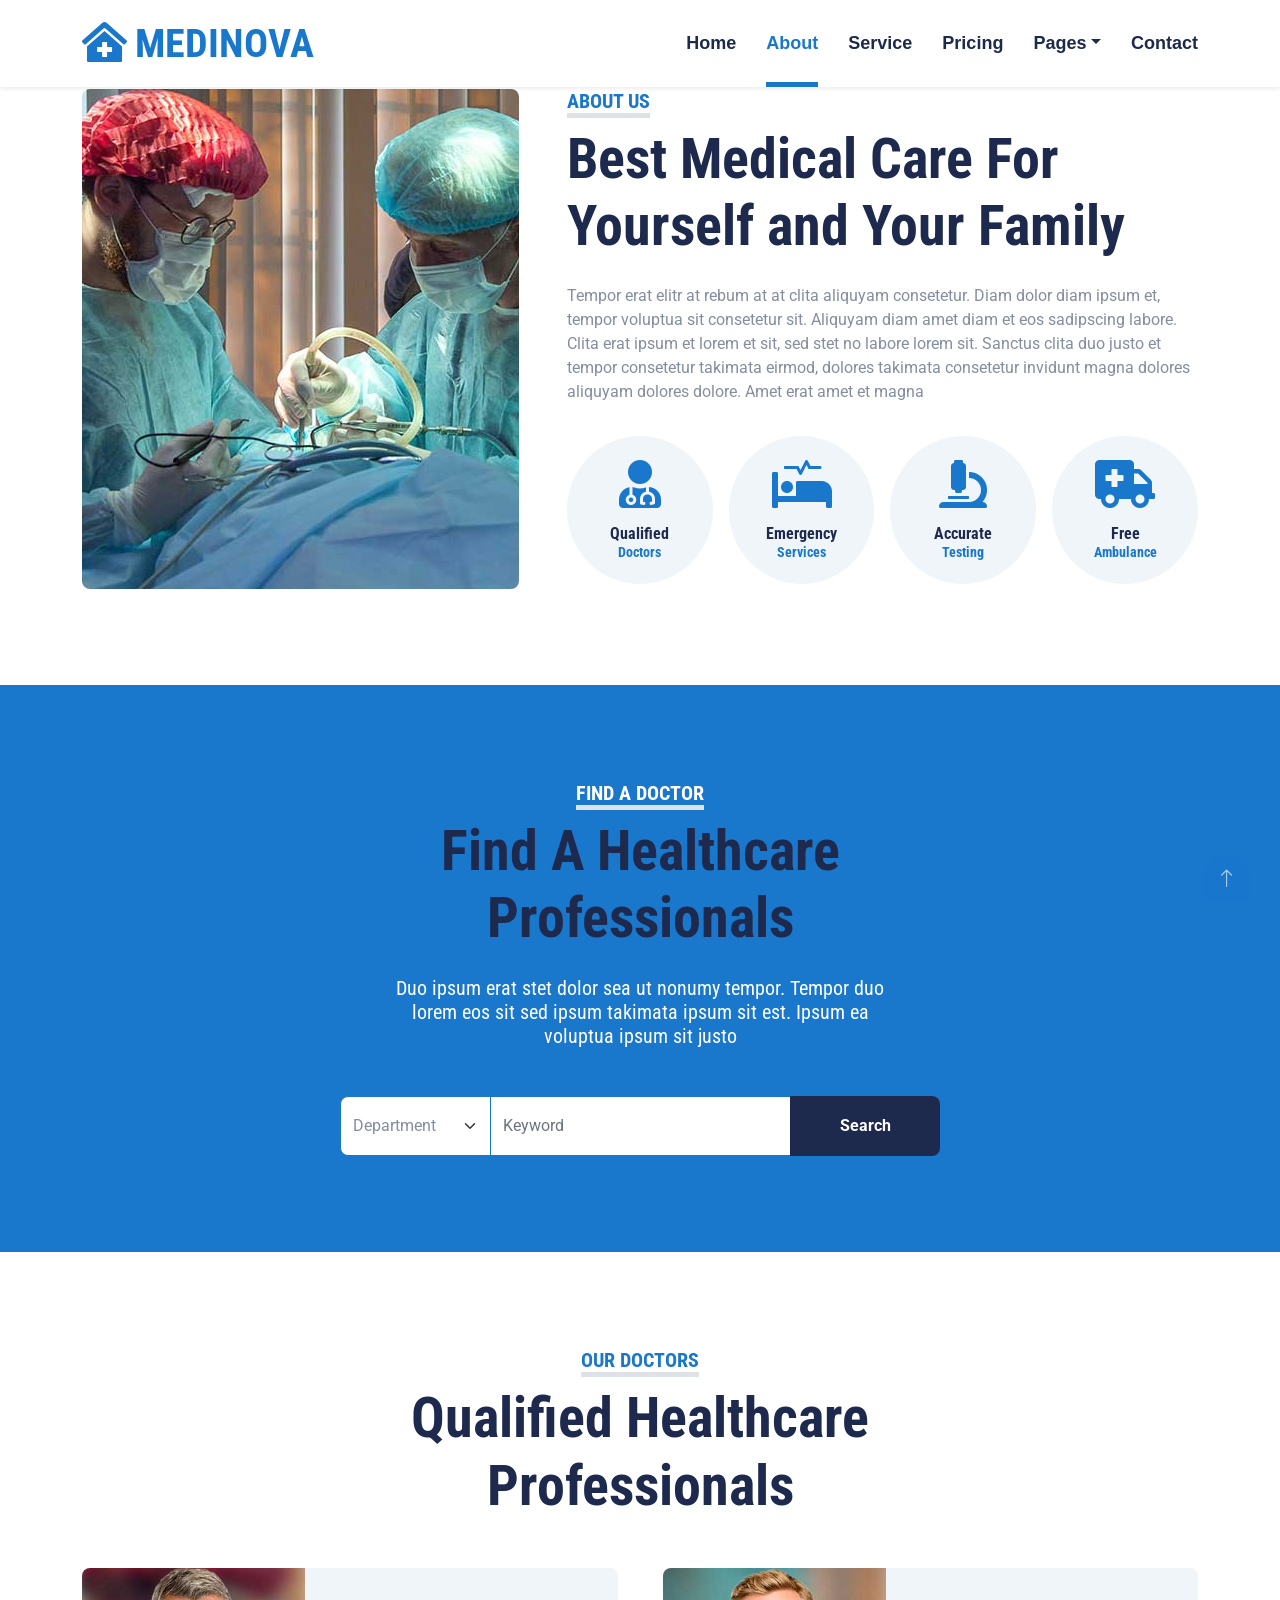
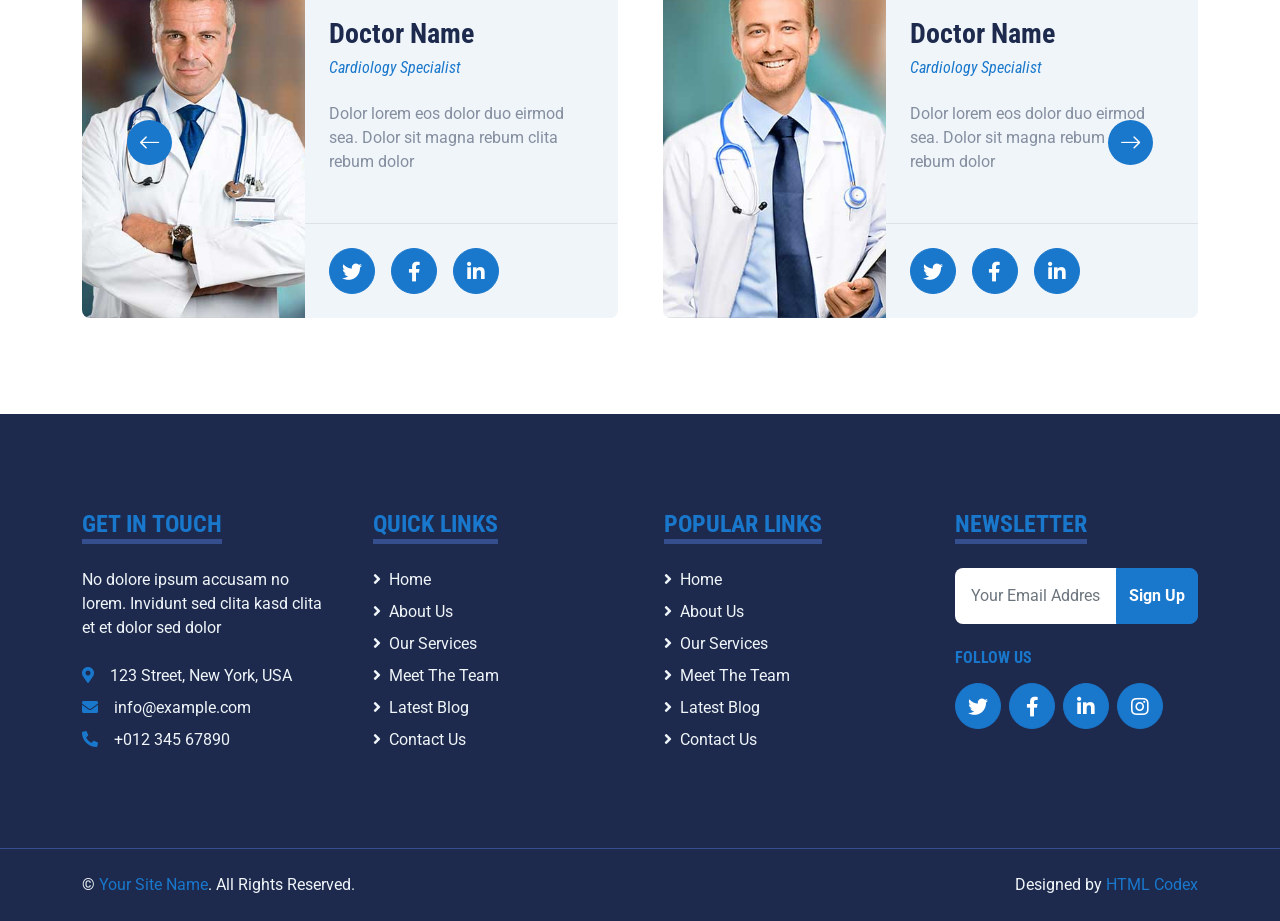
==== about.html @ 9409cf33 "First Commit with working code" ====
<!DOCTYPE html>
<html lang="en">

<head>
    <meta charset="utf-8">
    <title>MEDINOVA - Hospital Website Template</title>
    <meta content="width=device-width, initial-scale=1.0" name="viewport">
    <meta content="Free HTML Templates" name="keywords">
    <meta content="Free HTML Templates" name="description">

    <!-- Favicon -->
    <link href="img/favicon.ico" rel="icon">

    <!-- Google Web Fonts -->
    <link rel="preconnect" href="https://fonts.gstatic.com">
    <link href="https://fonts.googleapis.com/css2?family=Roboto+Condensed:wght@400;700&family=Roboto:wght@400;700&display=swap" rel="stylesheet">  

    <!-- Icon Font Stylesheet -->
    <link href="https://cdnjs.cloudflare.com/ajax/libs/font-awesome/5.15.0/css/all.min.css" rel="stylesheet">
    <link href="https://cdn.jsdelivr.net/npm/bootstrap-icons@1.4.1/font/bootstrap-icons.css" rel="stylesheet">

    <!-- Libraries Stylesheet -->
    <link href="lib/owlcarousel/assets/owl.carousel.min.css" rel="stylesheet">
    <link href="lib/tempusdominus/css/tempusdominus-bootstrap-4.min.css" rel="stylesheet" />

    <!-- Customized Bootstrap Stylesheet -->
    <link href="css/bootstrap.min.css" rel="stylesheet">

    <!-- Template Stylesheet -->
    <link href="css/style.css" rel="stylesheet">
</head>

<body>
    <!-- Topbar Start -->
    <div class="container-fluid py-2 border-bottom d-none d-lg-block">
        <div class="container">
            <div class="row">
                <div class="col-md-6 text-center text-lg-start mb-2 mb-lg-0">
                    <div class="d-inline-flex align-items-center">
                        <a class="text-decoration-none text-body pe-3" href=""><i class="bi bi-telephone me-2"></i>+012 345 6789</a>
                        <span class="text-body">|</span>
                        <a class="text-decoration-none text-body px-3" href=""><i class="bi bi-envelope me-2"></i>info@example.com</a>
                    </div>
                </div>
                <div class="col-md-6 text-center text-lg-end">
                    <div class="d-inline-flex align-items-center">
                        <a class="text-body px-2" href="">
                            <i class="fab fa-facebook-f"></i>
                        </a>
                        <a class="text-body px-2" href="">
                            <i class="fab fa-twitter"></i>
                        </a>
                        <a class="text-body px-2" href="">
                            <i class="fab fa-linkedin-in"></i>
                        </a>
                        <a class="text-body px-2" href="">
                            <i class="fab fa-instagram"></i>
                        </a>
                        <a class="text-body ps-2" href="">
                            <i class="fab fa-youtube"></i>
                        </a>
                    </div>
                </div>
            </div>
        </div>
    </div>
    <!-- Topbar End -->


    <!-- Navbar Start -->
    <div class="container-fluid sticky-top bg-white shadow-sm mb-5">
        <div class="container">
            <nav class="navbar navbar-expand-lg bg-white navbar-light py-3 py-lg-0">
                <a href="index.html" class="navbar-brand">
                    <h1 class="m-0 text-uppercase text-primary"><i class="fa fa-clinic-medical me-2"></i>Medinova</h1>
                </a>
                <button class="navbar-toggler" type="button" data-bs-toggle="collapse" data-bs-target="#navbarCollapse">
                    <span class="navbar-toggler-icon"></span>
                </button>
                <div class="collapse navbar-collapse" id="navbarCollapse">
                    <div class="navbar-nav ms-auto py-0">
                        <a href="index.html" class="nav-item nav-link">Home</a>
                        <a href="about.html" class="nav-item nav-link active">About</a>
                        <a href="service.html" class="nav-item nav-link">Service</a>
                        <a href="price.html" class="nav-item nav-link">Pricing</a>
                        <div class="nav-item dropdown">
                            <a href="#" class="nav-link dropdown-toggle" data-bs-toggle="dropdown">Pages</a>
                            <div class="dropdown-menu m-0">
                                <a href="blog.html" class="dropdown-item">Blog Grid</a>
                                <a href="detail.html" class="dropdown-item">Blog Detail</a>
                                <a href="team.html" class="dropdown-item">The Team</a>
                                <a href="testimonial.html" class="dropdown-item">Testimonial</a>
                                <a href="appointment.html" class="dropdown-item">Appointment</a>
                                <a href="search.html" class="dropdown-item">Search</a>
                            </div>
                        </div>
                        <a href="contact.html" class="nav-item nav-link">Contact</a>
                    </div>
                </div>
            </nav>
        </div>
    </div>
    <!-- Navbar End -->


    <!-- About Start -->
    <div class="container-fluid py-5">
        <div class="container">
            <div class="row gx-5">
                <div class="col-lg-5 mb-5 mb-lg-0" style="min-height: 500px;">
                    <div class="position-relative h-100">
                        <img class="position-absolute w-100 h-100 rounded" src="img/about.jpg" style="object-fit: cover;">
                    </div>
                </div>
                <div class="col-lg-7">
                    <div class="mb-4">
                        <h5 class="d-inline-block text-primary text-uppercase border-bottom border-5">About Us</h5>
                        <h1 class="display-4">Best Medical Care For Yourself and Your Family</h1>
                    </div>
                    <p>Tempor erat elitr at rebum at at clita aliquyam consetetur. Diam dolor diam ipsum et, tempor voluptua sit consetetur sit. Aliquyam diam amet diam et eos sadipscing labore. Clita erat ipsum et lorem et sit, sed stet no labore lorem sit. Sanctus clita duo justo et tempor consetetur takimata eirmod, dolores takimata consetetur invidunt magna dolores aliquyam dolores dolore. Amet erat amet et magna</p>
                    <div class="row g-3 pt-3">
                        <div class="col-sm-3 col-6">
                            <div class="bg-light text-center rounded-circle py-4">
                                <i class="fa fa-3x fa-user-md text-primary mb-3"></i>
                                <h6 class="mb-0">Qualified<small class="d-block text-primary">Doctors</small></h6>
                            </div>
                        </div>
                        <div class="col-sm-3 col-6">
                            <div class="bg-light text-center rounded-circle py-4">
                                <i class="fa fa-3x fa-procedures text-primary mb-3"></i>
                                <h6 class="mb-0">Emergency<small class="d-block text-primary">Services</small></h6>
                            </div>
                        </div>
                        <div class="col-sm-3 col-6">
                            <div class="bg-light text-center rounded-circle py-4">
                                <i class="fa fa-3x fa-microscope text-primary mb-3"></i>
                                <h6 class="mb-0">Accurate<small class="d-block text-primary">Testing</small></h6>
                            </div>
                        </div>
                        <div class="col-sm-3 col-6">
                            <div class="bg-light text-center rounded-circle py-4">
                                <i class="fa fa-3x fa-ambulance text-primary mb-3"></i>
                                <h6 class="mb-0">Free<small class="d-block text-primary">Ambulance</small></h6>
                            </div>
                        </div>
                    </div>
                </div>
            </div>
        </div>
    </div>
    <!-- About End -->


    <!-- Search Start -->
    <div class="container-fluid bg-primary my-5 py-5">
        <div class="container py-5">
            <div class="text-center mx-auto mb-5" style="max-width: 500px;">
                <h5 class="d-inline-block text-white text-uppercase border-bottom border-5">Find A Doctor</h5>
                <h1 class="display-4 mb-4">Find A Healthcare Professionals</h1>
                <h5 class="text-white fw-normal">Duo ipsum erat stet dolor sea ut nonumy tempor. Tempor duo lorem eos sit sed ipsum takimata ipsum sit est. Ipsum ea voluptua ipsum sit justo</h5>
            </div>
            <div class="mx-auto" style="width: 100%; max-width: 600px;">
                <div class="input-group">
                    <select class="form-select border-primary w-25" style="height: 60px;">
                        <option selected>Department</option>
                        <option value="1">Department 1</option>
                        <option value="2">Department 2</option>
                        <option value="3">Department 3</option>
                    </select>
                    <input type="text" class="form-control border-primary w-50" placeholder="Keyword">
                    <button class="btn btn-dark border-0 w-25">Search</button>
                </div>
            </div>
        </div>
    </div>
    <!-- Search End -->


    <!-- Team Start -->
    <div class="container-fluid py-5">
        <div class="container">
            <div class="text-center mx-auto mb-5" style="max-width: 500px;">
                <h5 class="d-inline-block text-primary text-uppercase border-bottom border-5">Our Doctors</h5>
                <h1 class="display-4">Qualified Healthcare Professionals</h1>
            </div>
            <div class="owl-carousel team-carousel position-relative">
                <div class="team-item">
                    <div class="row g-0 bg-light rounded overflow-hidden">
                        <div class="col-12 col-sm-5 h-100">
                            <img class="img-fluid h-100" src="img/team-1.jpg" style="object-fit: cover;">
                        </div>
                        <div class="col-12 col-sm-7 h-100 d-flex flex-column">
                            <div class="mt-auto p-4">
                                <h3>Doctor Name</h3>
                                <h6 class="fw-normal fst-italic text-primary mb-4">Cardiology Specialist</h6>
                                <p class="m-0">Dolor lorem eos dolor duo eirmod sea. Dolor sit magna rebum clita rebum dolor</p>
                            </div>
                            <div class="d-flex mt-auto border-top p-4">
                                <a class="btn btn-lg btn-primary btn-lg-square rounded-circle me-3" href="#"><i class="fab fa-twitter"></i></a>
                                <a class="btn btn-lg btn-primary btn-lg-square rounded-circle me-3" href="#"><i class="fab fa-facebook-f"></i></a>
                                <a class="btn btn-lg btn-primary btn-lg-square rounded-circle" href="#"><i class="fab fa-linkedin-in"></i></a>
                            </div>
                        </div>
                    </div>
                </div>
                <div class="team-item">
                    <div class="row g-0 bg-light rounded overflow-hidden">
                        <div class="col-12 col-sm-5 h-100">
                            <img class="img-fluid h-100" src="img/team-2.jpg" style="object-fit: cover;">
                        </div>
                        <div class="col-12 col-sm-7 h-100 d-flex flex-column">
                            <div class="mt-auto p-4">
                                <h3>Doctor Name</h3>
                                <h6 class="fw-normal fst-italic text-primary mb-4">Cardiology Specialist</h6>
                                <p class="m-0">Dolor lorem eos dolor duo eirmod sea. Dolor sit magna rebum clita rebum dolor</p>
                            </div>
                            <div class="d-flex mt-auto border-top p-4">
                                <a class="btn btn-lg btn-primary btn-lg-square rounded-circle me-3" href="#"><i class="fab fa-twitter"></i></a>
                                <a class="btn btn-lg btn-primary btn-lg-square rounded-circle me-3" href="#"><i class="fab fa-facebook-f"></i></a>
                                <a class="btn btn-lg btn-primary btn-lg-square rounded-circle" href="#"><i class="fab fa-linkedin-in"></i></a>
                            </div>
                        </div>
                    </div>
                </div>
                <div class="team-item">
                    <div class="row g-0 bg-light rounded overflow-hidden">
                        <div class="col-12 col-sm-5 h-100">
                            <img class="img-fluid h-100" src="img/team-3.jpg" style="object-fit: cover;">
                        </div>
                        <div class="col-12 col-sm-7 h-100 d-flex flex-column">
                            <div class="mt-auto p-4">
                                <h3>Doctor Name</h3>
                                <h6 class="fw-normal fst-italic text-primary mb-4">Cardiology Specialist</h6>
                                <p class="m-0">Dolor lorem eos dolor duo eirmod sea. Dolor sit magna rebum clita rebum dolor</p>
                            </div>
                            <div class="d-flex mt-auto border-top p-4">
                                <a class="btn btn-lg btn-primary btn-lg-square rounded-circle me-3" href="#"><i class="fab fa-twitter"></i></a>
                                <a class="btn btn-lg btn-primary btn-lg-square rounded-circle me-3" href="#"><i class="fab fa-facebook-f"></i></a>
                                <a class="btn btn-lg btn-primary btn-lg-square rounded-circle" href="#"><i class="fab fa-linkedin-in"></i></a>
                            </div>
                        </div>
                    </div>
                </div>
            </div>
        </div>
    </div>
    <!-- Team End -->


    <!-- Footer Start -->
    <div class="container-fluid bg-dark text-light mt-5 py-5">
        <div class="container py-5">
            <div class="row g-5">
                <div class="col-lg-3 col-md-6">
                    <h4 class="d-inline-block text-primary text-uppercase border-bottom border-5 border-secondary mb-4">Get In Touch</h4>
                    <p class="mb-4">No dolore ipsum accusam no lorem. Invidunt sed clita kasd clita et et dolor sed dolor</p>
                    <p class="mb-2"><i class="fa fa-map-marker-alt text-primary me-3"></i>123 Street, New York, USA</p>
                    <p class="mb-2"><i class="fa fa-envelope text-primary me-3"></i>info@example.com</p>
                    <p class="mb-0"><i class="fa fa-phone-alt text-primary me-3"></i>+012 345 67890</p>
                </div>
                <div class="col-lg-3 col-md-6">
                    <h4 class="d-inline-block text-primary text-uppercase border-bottom border-5 border-secondary mb-4">Quick Links</h4>
                    <div class="d-flex flex-column justify-content-start">
                        <a class="text-light mb-2" href="#"><i class="fa fa-angle-right me-2"></i>Home</a>
                        <a class="text-light mb-2" href="#"><i class="fa fa-angle-right me-2"></i>About Us</a>
                        <a class="text-light mb-2" href="#"><i class="fa fa-angle-right me-2"></i>Our Services</a>
                        <a class="text-light mb-2" href="#"><i class="fa fa-angle-right me-2"></i>Meet The Team</a>
                        <a class="text-light mb-2" href="#"><i class="fa fa-angle-right me-2"></i>Latest Blog</a>
                        <a class="text-light" href="#"><i class="fa fa-angle-right me-2"></i>Contact Us</a>
                    </div>
                </div>
                <div class="col-lg-3 col-md-6">
                    <h4 class="d-inline-block text-primary text-uppercase border-bottom border-5 border-secondary mb-4">Popular Links</h4>
                    <div class="d-flex flex-column justify-content-start">
                        <a class="text-light mb-2" href="#"><i class="fa fa-angle-right me-2"></i>Home</a>
                        <a class="text-light mb-2" href="#"><i class="fa fa-angle-right me-2"></i>About Us</a>
                        <a class="text-light mb-2" href="#"><i class="fa fa-angle-right me-2"></i>Our Services</a>
                        <a class="text-light mb-2" href="#"><i class="fa fa-angle-right me-2"></i>Meet The Team</a>
                        <a class="text-light mb-2" href="#"><i class="fa fa-angle-right me-2"></i>Latest Blog</a>
                        <a class="text-light" href="#"><i class="fa fa-angle-right me-2"></i>Contact Us</a>
                    </div>
                </div>
                <div class="col-lg-3 col-md-6">
                    <h4 class="d-inline-block text-primary text-uppercase border-bottom border-5 border-secondary mb-4">Newsletter</h4>
                    <form action="">
                        <div class="input-group">
                            <input type="text" class="form-control p-3 border-0" placeholder="Your Email Address">
                            <button class="btn btn-primary">Sign Up</button>
                        </div>
                    </form>
                    <h6 class="text-primary text-uppercase mt-4 mb-3">Follow Us</h6>
                    <div class="d-flex">
                        <a class="btn btn-lg btn-primary btn-lg-square rounded-circle me-2" href="#"><i class="fab fa-twitter"></i></a>
                        <a class="btn btn-lg btn-primary btn-lg-square rounded-circle me-2" href="#"><i class="fab fa-facebook-f"></i></a>
                        <a class="btn btn-lg btn-primary btn-lg-square rounded-circle me-2" href="#"><i class="fab fa-linkedin-in"></i></a>
                        <a class="btn btn-lg btn-primary btn-lg-square rounded-circle" href="#"><i class="fab fa-instagram"></i></a>
                    </div>
                </div>
            </div>
        </div>
    </div>
    <div class="container-fluid bg-dark text-light border-top border-secondary py-4">
        <div class="container">
            <div class="row g-5">
                <div class="col-md-6 text-center text-md-start">
                    <p class="mb-md-0">&copy; <a class="text-primary" href="#">Your Site Name</a>. All Rights Reserved.</p>
                </div>
                <div class="col-md-6 text-center text-md-end">
                    <p class="mb-0">Designed by <a class="text-primary" href="https://htmlcodex.com">HTML Codex</a></p>
                </div>
            </div>
        </div>
    </div>
    <!-- Footer End -->


    <!-- Back to Top -->
    <a href="#" class="btn btn-lg btn-primary btn-lg-square back-to-top"><i class="bi bi-arrow-up"></i></a>


    <!-- JavaScript Libraries -->
    <script src="https://code.jquery.com/jquery-3.4.1.min.js"></script>
    <script src="https://cdn.jsdelivr.net/npm/bootstrap@5.0.0/dist/js/bootstrap.bundle.min.js"></script>
    <script src="lib/easing/easing.min.js"></script>
    <script src="lib/waypoints/waypoints.min.js"></script>
    <script src="lib/owlcarousel/owl.carousel.min.js"></script>
    <script src="lib/tempusdominus/js/moment.min.js"></script>
    <script src="lib/tempusdominus/js/moment-timezone.min.js"></script>
    <script src="lib/tempusdominus/js/tempusdominus-bootstrap-4.min.js"></script>

    <!-- Template Javascript -->
    <script src="js/main.js"></script>
</body>

</html>
---- css/style.css ----
/********** Template CSS **********/
:root {
    --primary: #1977cc;
    --secondary: #354F8E;
    --light: #EFF5F9;
    --dark: #1D2A4D;
}

.btn {
    font-weight: 700;
    transition: .5s;
}

.btn:hover {
    -webkit-box-shadow: 0 8px 6px -6px #555555;
    -moz-box-shadow: 0 8px 6px -6px #555555;
    box-shadow: 0 8px 6px -6px #555555;
}

.btn-primary {
    color: #FFFFFF;
}

.btn-square {
    width: 36px;
    height: 36px;
}

.btn-sm-square {
    width: 28px;
    height: 28px;
}

.btn-lg-square {
    width: 46px;
    height: 46px;
}

.btn-square,
.btn-sm-square,
.btn-lg-square {
    padding-left: 0;
    padding-right: 0;
    text-align: center;
}

.back-to-top {
    position: fixed;
    display: none;
    right: 30px;
    bottom: 0;
    border-radius: 50% 50% 0 0;
    z-index: 99;
}

.navbar-light .navbar-nav .nav-link {
    font-family: 'Jost', sans-serif;
    position: relative;
    margin-left: 30px;
    padding: 30px 0;
    font-size: 18px;
    font-weight: 700;
    color: var(--dark);
    outline: none;
    transition: .5s;
}

.navbar-light .navbar-nav .nav-link:hover::before,
.navbar-light .navbar-nav .nav-link.active {
    color: var(--primary);
}

@media (min-width: 992px) {
    .navbar-light .navbar-nav .nav-link::before {
        position: absolute;
        content: "";
        width: 0;
        height: 5px;
        bottom: 0;
        left: 50%;
        background: var(--primary);
        transition: .5s;
    }

    .navbar-light .navbar-nav .nav-link:hover::before,
    .navbar-light .navbar-nav .nav-link.active::before {
        width: 100%;
        left: 0;
    }
}

@media (max-width: 991.98px) {
    .navbar-light .navbar-nav .nav-link  {
        margin-left: 0;
        padding: 10px 0;
    }
}

.hero-header {
    background: url(../img/hero.jpg) top right no-repeat;
    background-size: cover;
}

.service-item {
    position: relative;
    height: 350px;
    padding: 0 30px;
    transition: .5s;
}

.service-item .service-icon {
    width: 150px;
    height: 100px;
    display: flex;
    align-items: center;
    justify-content: center;
    background: var(--primary);
    border-radius: 50%;
    transform: rotate(-14deg);
}

.service-item .service-icon i {
    transform: rotate(15deg);
}

.service-item a.btn {
    position: absolute;
    width: 60px;
    bottom: -48px;
    left: 50%;
    margin-left: -30px;
    opacity: 0;
}

.service-item:hover a.btn {
    bottom: -24px;
    opacity: 1;
}

.price-carousel::after {
    position: absolute;
    content: "";
    width: 100%;
    height: 50%;
    bottom: 0;
    left: 0;
    background: var(--primary);
    border-radius: 8px 8px 50% 50%;
    z-index: -1;
}

.price-carousel .owl-nav {
    margin-top: 35px;
    width: 100%;
    text-align: center;
    display: flex;
    justify-content: center;
}

.price-carousel .owl-nav .owl-prev,
.price-carousel .owl-nav .owl-next{
    position: relative;
    margin: 0 5px;
    width: 45px;
    height: 45px;
    display: flex;
    align-items: center;
    justify-content: center;
    color: var(--primary);
    background: #FFFFFF;
    font-size: 22px;
    border-radius: 45px;
    transition: .5s;
}

.price-carousel .owl-nav .owl-prev:hover,
.price-carousel .owl-nav .owl-next:hover {
    color: var(--dark);
}

@media (min-width: 576px) {
    .team-item .row {
        height: 350px;
    }
}

.team-carousel .owl-nav {
    position: absolute;
    padding: 0 45px;
    width: 100%;
    height: 45px;
    top: calc(50% - 22.5px);
    left: 0;
    display: flex;
    justify-content: space-between;
}

.team-carousel .owl-nav .owl-prev,
.team-carousel .owl-nav .owl-next {
    position: relative;
    width: 45px;
    height: 45px;
    display: flex;
    align-items: center;
    justify-content: center;
    color: #FFFFFF;
    background: var(--primary);
    border-radius: 45px;
    font-size: 22px;
    transition: .5s;
}

.team-carousel .owl-nav .owl-prev:hover,
.team-carousel .owl-nav .owl-next:hover {
    background: var(--dark);
}

.testimonial-carousel .owl-dots {
    margin-top: 15px;
    display: flex;
    align-items: center;
    justify-content: center;
}

.testimonial-carousel .owl-dot {
    position: relative;
    display: inline-block;
    margin: 0 5px;
    width: 20px;
    height: 20px;
    background: var(--light);
    border: 2px solid var(--primary);
    border-radius: 20px;
    transition: .5s;
}

.testimonial-carousel .owl-dot.active {
    width: 40px;
    height: 40px;
    background: var(--primary);
}

.testimonial-carousel .owl-item img {
    width: 150px;
    height: 150px;
}

/* Main content styling */
main h1{
    padding: 20px;
    text-align: center;
}
main h6{
    margin-left: 40px;
    padding: 20px;
    text-align: left;
}

/* Doctor grid styling */
.doctor-grid {
    margin-left: 40px;
    display: grid;
    grid-template-columns: repeat(auto-fill, minmax(200px, 1fr));
    gap: 20px;
    padding: 20px;
}

.doctor-card {
    background-color: #f8f8f8;
    border-radius: 8px;
    box-shadow: 0 4px 6px rgba(0, 0, 0, 0.1);
    padding: 20px;
    text-align: center;
}

.doctor-card img {
    width: 100px;
    height: 100px;
    border-radius: 50%;
    margin-bottom: 15px;
}

.doctor-card h2 {
    font-size: 1.2em;
    margin-bottom: 5px;
}

.doctor-card p {
    font-size: 0.9em;
    color: #555;
}
/*--------------------------------------------------------------
# Gallery Section
--------------------------------------------------------------*/
.gallery-container {
  text-align: center;
  padding: 20px;
}

.gallery-container h1 {
  font-size: 2rem;
  margin-bottom: 10px;
  color: #002d62;
}

.gallery-container p {
  font-size: 1rem;
  color: #666;
  margin-bottom: 20px;
}

/* Grid styles */
.gallery-grid {
  display: grid;
  grid-template-columns: repeat(auto-fit, minmax(200px, 1fr));
  gap: 15px;
  padding: 0 20px;
}

.gallery-item {
  width: 100%;
  border-radius: 10px;
  box-shadow: 0 4px 6px rgba(0, 0, 0, 0.1);
  transition: transform 0.3s ease, box-shadow 0.3s ease;
  cursor: pointer;
}

.gallery-item:hover {
  transform: scale(1.05);
  box-shadow: 0 6px 8px rgba(0, 0, 0, 0.2);
}

/* Lightbox styles */
.lightbox {
  display: none;
  position: fixed;
  z-index: 1000;
  left: 0;
  top: 0;
  width: 100%;
  height: 100%;
overflow: visible ;
  background-color: rgba(0, 0, 0, 0.8);
  justify-content: center;
  align-items: center;
    

}

.lightbox-image {
  max-width: 80%;
  max-height: 80%;
  margin: auto;
  display: block;
}

.close {
  position: absolute;
  top: 20px;
  right: 30px;
  font-size: 2rem;
  color: white;
  cursor: pointer;
}

.navigation .prev,
.navigation .next {
  position: absolute;
  top: 50%;
  font-size: 3rem;
  color: white;
  cursor: pointer;
  user-select: none;
}

.navigation .prev {
  left: 30px;
}

.navigation .next {
  right: 30px;
}

.navigation .prev:hover,
.navigation .next:hover {
  color: #ccc;
}
.sticky-top {
position: absolute;
}
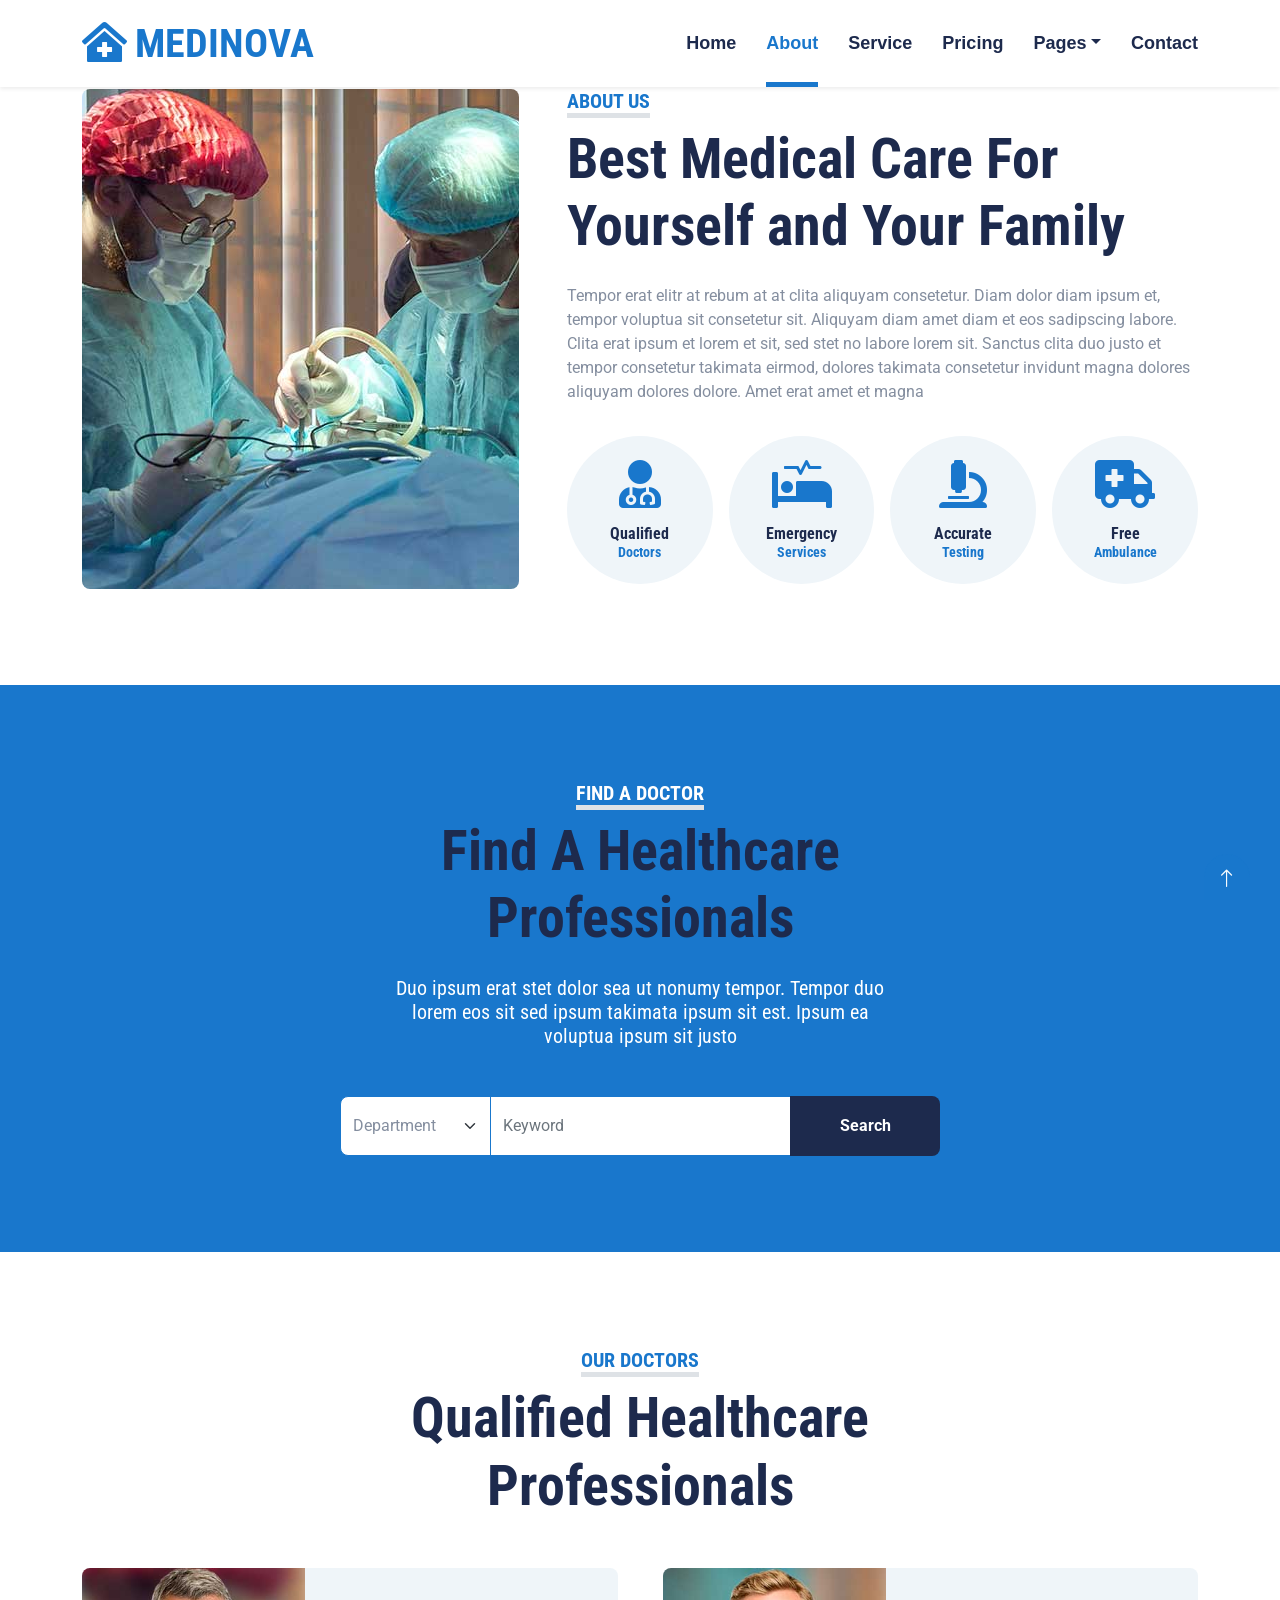
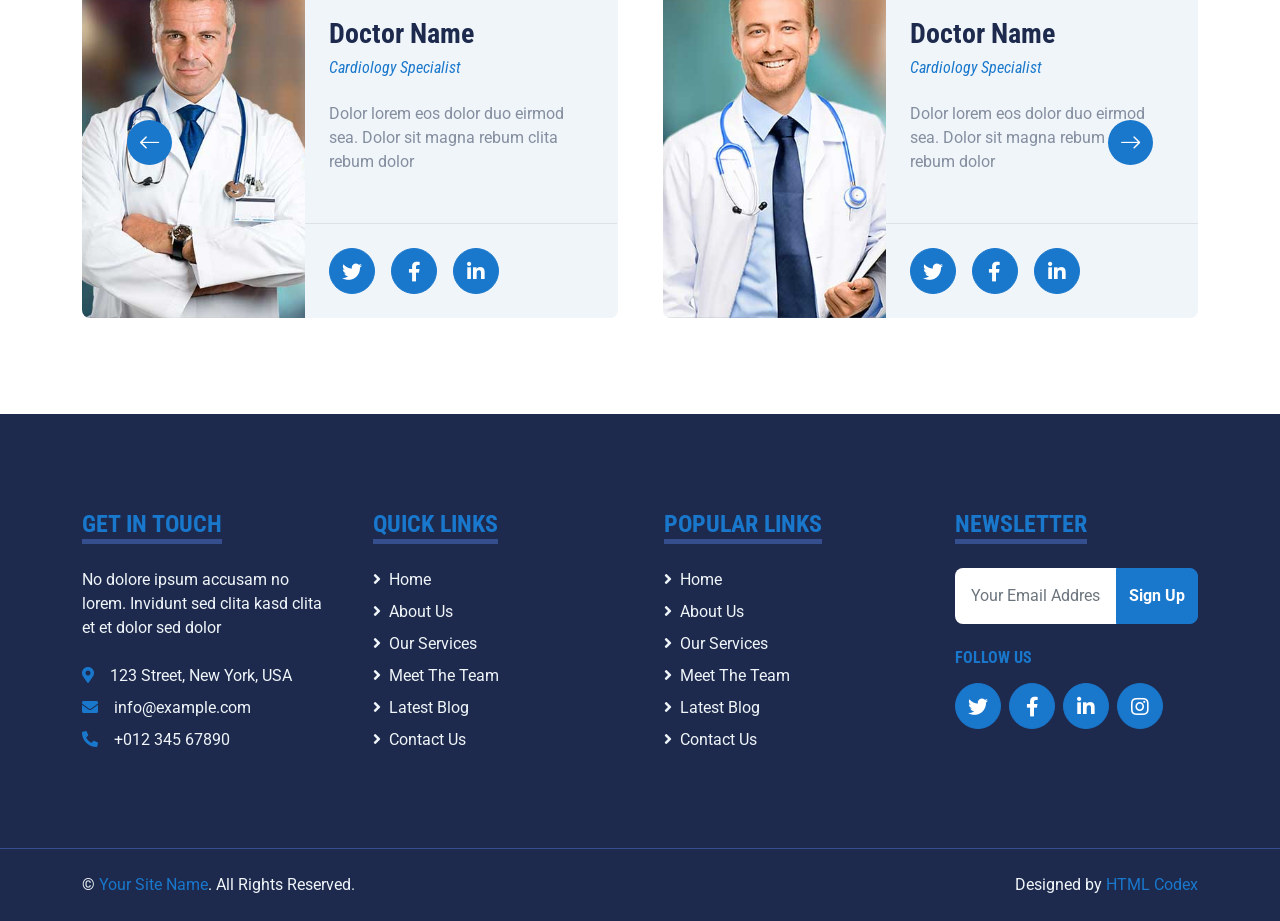
==== commit 88552451: "Initial SEO fixes alongwith sitemap.xml  and robots.txt files" ====
--- a/about.html
+++ b/about.html
@@ -7,6 +7,7 @@
     <meta content="width=device-width, initial-scale=1.0" name="viewport">
     <meta content="Free HTML Templates" name="keywords">
     <meta content="Free HTML Templates" name="description">
+    <meta name="robots" content="noindex, nofollow">
 
     <!-- Favicon -->
     <link href="img/favicon.ico" rel="icon">
